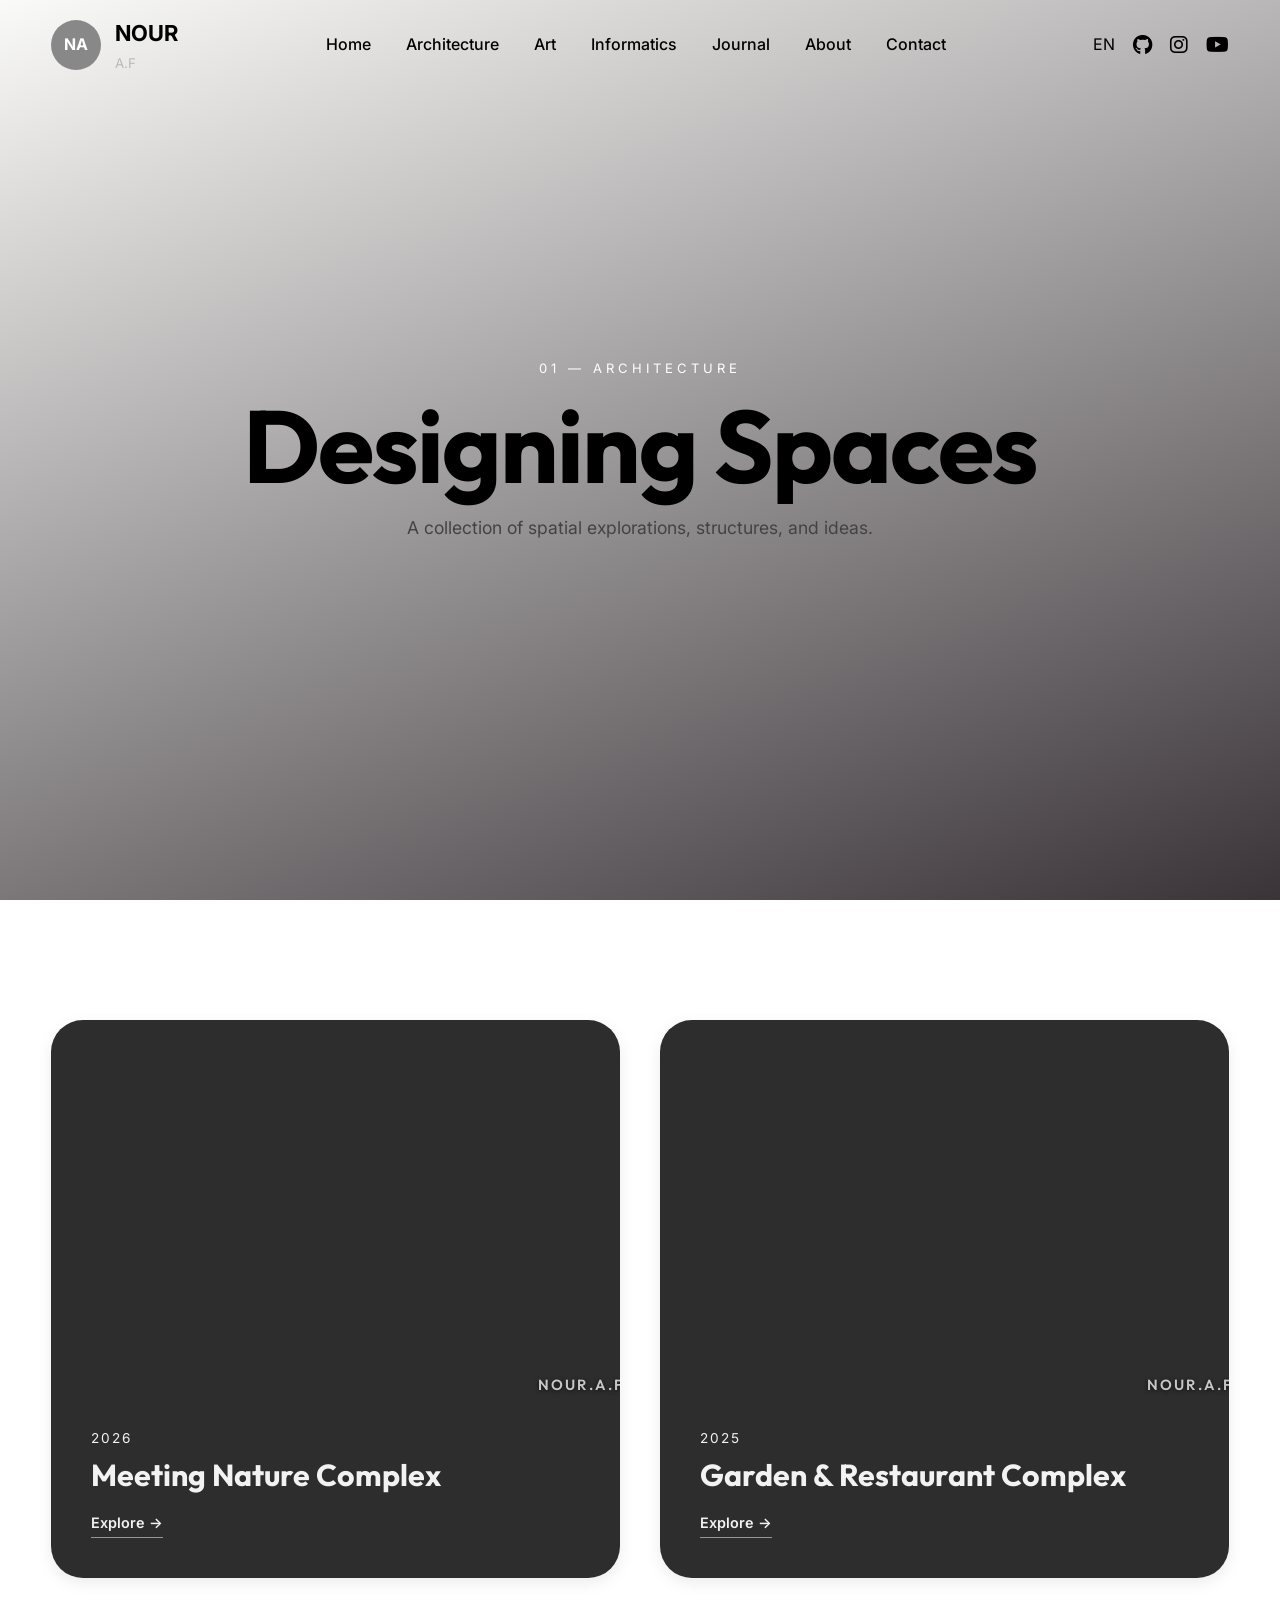
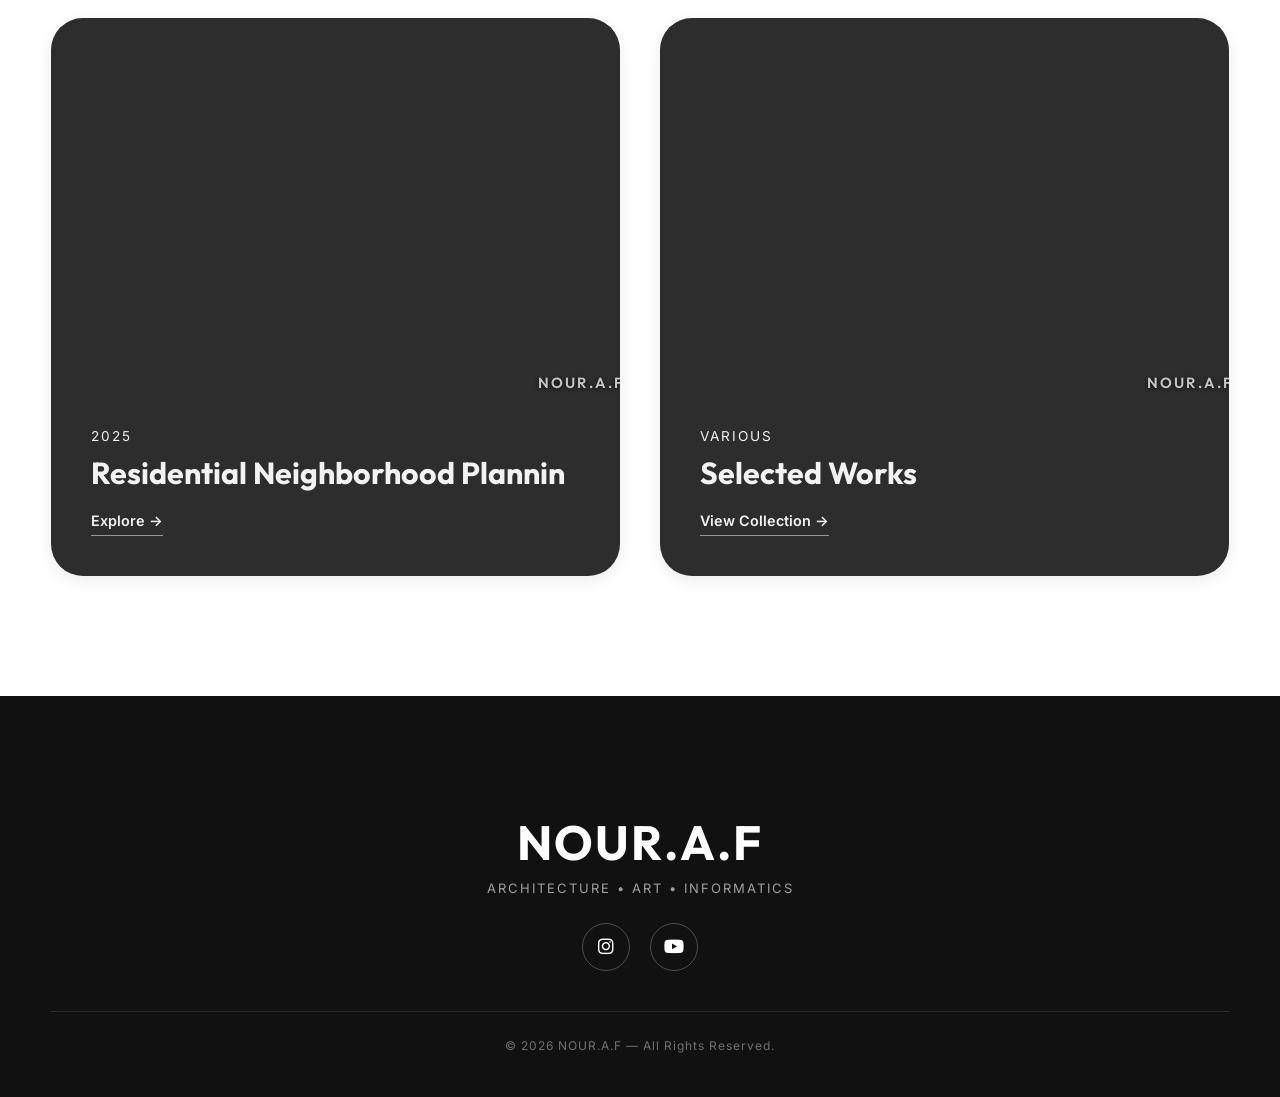
==== architecture/index.html @ cb6645e5 "Add files via upload" ====
<!DOCTYPE html>
<html lang="en" dir="ltr">

<head>

    <meta charset="UTF-8">
    <meta name="viewport" content="width=device-width, initial-scale=1.0">
    <title>Architecture — NOUR.A.F</title>

    <link rel="preconnect" href="https://fonts.googleapis.com">
    <link rel="preconnect" href="https://fonts.gstatic.com" crossorigin>
    <link href="https://fonts.googleapis.com/css2?family=Alexandria:wght@300;400;500;600;700&family=Inter:wght@300;400;500;600;700&family=Outfit:wght@400;500;600;700;800&display=swap" rel="stylesheet">

    <link rel="stylesheet" href="https://cdnjs.cloudflare.com/ajax/libs/font-awesome/6.7.2/css/all.min.css">

    <link rel="stylesheet" href="../assets/css/reset.css">
    <link rel="stylesheet" href="../assets/css/variables.css">
    <link rel="stylesheet" href="../assets/css/typography.css">
    <link rel="stylesheet" href="../assets/css/layout.css">
    <link rel="stylesheet" href="../assets/css/components.css">
    <link rel="stylesheet" href="../assets/css/animations.css">
    <link rel="stylesheet" href="../assets/css/pages.css">

</head>

<body>

    <div id="loader"></div>
    <div id="navbar"></div>

    <section class="page-hero architecture-hero">

        <div class="section-container">

            <p class="section-tag">01 — Architecture</p>
            <h1 class="page-title">Designing Spaces</h1>
            <p class="page-subtitle">A collection of spatial explorations, structures, and ideas.</p>

        </div>

    </section>

    <section class="section projects-gallery">

        <div class="section-container">

            <div class="projects-grid">

                <!-- Project 1 -->
                <article class="project-card">
                    <a href="project-1/">
                        <div class="project-image" style="background-image:url('./project-1/images/art.jpg')"></div>
                        <div class="project-info">
                            <span class="project-year">2026</span>
                            <h3>Meeting Nature Complex</h3>
                            <span class="project-link">Explore →</span>
                        </div>
                    </a>
                </article>

                <!-- Project 2 -->
                <article class="project-card">
                    <a href="project-2/">
                        <div class="project-image" style="background-image:url('./project-2/img/ooo.png')"></div>
                        <div class="project-info">
                            <span class="project-year">2025</span>
                            <h3>Garden & Restaurant Complex</h3>
                            <span class="project-link">Explore →</span>
                        </div>
                    </a>
                </article>

                <!-- Project 3 -->
                <article class="project-card">
                    <a href="project-3/">
                        <div class="project-image" style="background-image:url('project-3/img/io.png')"></div>
                        <div class="project-info">
                            <span class="project-year">2025</span>
                            <h3>Residential Neighborhood Plannin</h3>
                            <span class="project-link">Explore →</span>
                        </div>
                    </a>
                </article>

               <!-- Selected Works -->
<article class="project-card">
    <a href="project-4/">
        <div class="project-image" style="background-image:url('project-4/images/4.jpg')"></div>
        <div class="project-info">
            <span class="project-year">Various</span>
            <h3>Selected Works</h3>
            <span class="project-link">View Collection →</span>
        </div>
    </a>
</article>

            </div>

        </div>

    </section>

    <div id="footer"></div>



<script src="../assets/js/theme-engine.js"></script>
    <script src="../assets/js/language.js"></script>
    <script src="../assets/js/navigation.js"></script>
    <script src="../assets/js/gallery.js"></script>
    <script src="../assets/js/cursor.js"></script>
    <script src="../assets/js/animations.js"></script>
    <script src="../assets/js/app.js"></script>

    <script>
        window.addEventListener("DOMContentLoaded", () => applyTheme("architecture"));
    </script>

</body>

</html>
---- assets/css/variables.css ----
/* ==========================================
   NOUR.A.F Design System
   ========================================== */

:root{

    /* ===== Colors - Neutral ===== */

    --bg: #ECEBE8;
    --surface: #F8F8F6;

    --primary: #555555;
    --secondary: #888888;

    --text: #1E1E1E;
    --text-light: #6F6F6F;

    --border: #D8D8D8;

    --white: #FFFFFF;
    --black: #111111;


    /* ===== Architecture ===== */

    --architecture-primary:#D69898;
     --architecture-bg:#FAF0F0;
    --architecture-surface:#FFFFFF;
     --architecture-accent:#B97878;  


    /* ===== Art ===== */

    --art-primary:#710b0b;
--art-bg:#F8EAEA;
--art-surface:#FFFFFF;
--art-secondary:#c73030;
--art-accent:#5d0404;

   
    /* ===== Informatics ===== */

    --info-primary:#EAEAEA;
    --info-bg:#121212;
    --info-surface:#1E1E1E;


    /* ===== Radius ===== */

    --radius-sm:12px;
    --radius-md:20px;
    --radius-lg:32px;
    --radius-xl:50px;


    /* ===== Shadows ===== */

    --shadow-sm:0 5px 15px rgba(0,0,0,.08);

    --shadow-md:0 15px 40px rgba(0,0,0,.12);

    --shadow-lg:0 25px 60px rgba(0,0,0,.18);


    /* ===== Spacing ===== */

    --space-xs:8px;
    --space-sm:16px;
    --space-md:24px;
    --space-lg:40px;
    --space-xl:64px;
    --space-xxl:120px;


    /* ===== Transition ===== */

    --transition:.6s cubic-bezier(.22,.61,.36,1);

}


/* ==========================================
   THEMES
========================================== */


body[data-theme="architecture"]{

   --bg:var(--architecture-bg);

    --surface:var(--architecture-surface);

    --primary:var(--architecture-primary);

    --secondary:#E8BABA;

    --text:#1E1E1E;

    --border:#E6CACA;

}


body[data-theme="art"]{

   --bg:var(--art-bg);

    --surface:var(--art-surface);

    --primary:var(--art-primary);

    --secondary:var(--art-secondary);

    --text:#1E1E1E;

    --border:#E8CACA;
}



body[data-theme="informatics"]{

   --bg:#121212;

    --surface:#1E1E1E;

    --primary:#EAEAEA;

    --secondary:#777777;

    --text:#EAEAEA;

    --border:#333333;

}
---- assets/css/typography.css ----
/* ==========================================
   TYPOGRAPHY
========================================== */

body{

    font-family:"Inter",sans-serif;

    font-size:16px;

    line-height:1.7;

}

html[lang="ar"] body{

    font-family:"Alexandria",sans-serif;

}

h1,
h2,
h3,
h4,
h5,
h6{

    font-family:"Outfit",sans-serif;

    font-weight:700;

    line-height:1.1;

}

html[lang="ar"] h1,
html[lang="ar"] h2,
html[lang="ar"] h3,
html[lang="ar"] h4,
html[lang="ar"] h5,
html[lang="ar"] h6{

    font-family:"Alexandria",sans-serif;

}

h1{

    font-size:clamp(3rem,7vw,6rem);

}

h2{

    font-size:clamp(2.2rem,5vw,4rem);

}

h3{

    font-size:clamp(1.5rem,3vw,2rem);

}

p{

    color: #bdbaba;;

}
---- assets/css/layout.css ----
/* ===========================
   Layout
=========================== */

.container{

    width:min(92%,1400px);

    margin:auto;

}

.header{

    position:fixed;

    top:0;

    left:0;

    width:100%;

    z-index:9999;

    transition:0.5s;

}

.navbar{

    height:90px;

    display:flex;

    justify-content:space-between;

    align-items:center;

}

.logo{

    display:flex;

    align-items:center;

    gap:14px;

}

.logo-mark{

    width:50px;

    height:50px;

    border-radius:50%;

    display:flex;

    justify-content:center;

    align-items:center;

    background:var(--primary);

    color:white;

    font-weight:700;

}

.logo-name{

    display:flex;

    flex-direction:column;

}

.logo-name span{

    font-size:22px;

    font-weight:700;

}

.logo-name small{

    color:#bbb8b8;

}

.nav-links{

    display:flex;

    gap:35px;

}

.nav-links a{

    font-weight:500;

    transition:.3s;

}

.nav-links a:hover{

    color:var(--primary);

}

.nav-actions{

    display:flex;

    align-items:center;

    gap:18px;

}

.social{

    font-size:20px;

}

.menu-btn{

    display:none;

}

.mobile-social{

    display:none;

}


/* ==========================================
   MOBILE MENU (single system)
========================================== */

@media(max-width:992px){

    .menu-btn{

        display:block;

        font-size:24px;

    }

    .social{

        display:none;

    }

    .nav-links{

        position:fixed;

        top:0;

        right:0;

        width:min(78%,300px);

        height:100vh;

        background:#111111;

        display:flex;

        flex-direction:column;

        align-items:center;

        justify-content:center;

        gap:var(--space-lg);

        text-align:center;

        transform:translateX(100%);

        transition:transform var(--transition);

        z-index:9998;

        box-shadow:-10px 0 40px rgba(0,0,0,.3);

    }


    .nav-links.mobile-open{

        transform:translateX(0);

    }


    .nav-links a{

        color:#F2F2F2 !important;

        font-size:1.4rem;

    }

    .mobile-social{

        display:flex;

        gap:24px;

        margin-top:var(--space-md);

    }


    .mobile-social .social{

        display:inline-flex !important;

        font-size:22px;

        color:#F2F2F2;

    }


    .nav-links a:hover,
    .nav-links a:active{

        color:#F2F2F2 !important;

        opacity:.7;

    }
}
---- assets/css/components.css ----
/* ==========================================
   NOUR.A.F
   Loading Screen
========================================== */


.loader{

    position:fixed;

    inset:0;

    z-index:10000;

    display:flex;

    justify-content:center;

    align-items:center;

    background:var(--bg);

    transition:opacity 1s ease,
               visibility 1s ease;

}


.loader-inner{

    text-align:center;

}


.loader-mark{

    width:90px;

    height:90px;

    margin:auto;

    display:flex;

    justify-content:center;

    align-items:center;

    border-radius:50%;

    background:var(--primary);

    color:var(--white);

    font-family:"Outfit",sans-serif;

    font-size:32px;

    font-weight:700;

    animation:
    loaderPulse 2s ease-in-out infinite;

}


.loader h1{

    margin-top:var(--space-md);

    font-size:clamp(2rem,5vw,4rem);

    letter-spacing:4px;

}


.loader p{

    margin-top:var(--space-sm);

    letter-spacing:3px;

    text-transform:uppercase;

    font-size:13px;

}


.loader p span{

    margin-inline:10px;

}


/* Hidden State */

.loader.hide{

    opacity:0;

    visibility:hidden;

}


/* Animation */

@keyframes loaderPulse{


    0%{

        transform:scale(1);

    }


    50%{

        transform:scale(1.08);

    }


    100%{

        transform:scale(1);

    }

}


/* ==========================================
   HERO BUTTON
========================================== */

.hero-btn{

    display:inline-flex;

    align-items:center;

    gap:12px;

    margin-top:32px;

    padding:16px 32px;

    background:var(--primary);

    color:var(--white);

    border-radius:var(--radius-xl);

    font-family:"Outfit",sans-serif;

    font-weight:500;

    transition:var(--transition);

}


.hero-btn span{

    transition:transform .4s ease;

}


.hero-btn:hover{

    transform:translateY(-4px);

    box-shadow:var(--shadow-md);

}


.hero-btn:hover span{

    transform:translateY(5px);

}



/* ==========================================
   THEME TRANSITION
========================================== */


button,
a,
.header,
.navbar,
.world-card,
.world-content,
.logo-mark{

    transition:
    background-color var(--transition),
    color var(--transition),
    border-color var(--transition),
    box-shadow var(--transition),
    transform var(--transition);

}



/* ==========================================
   FOOTER
========================================== */

.footer{

    background:var(--black);

    color:var(--white);

    padding:var(--space-xxl) 0 var(--space-lg);

    text-align:center;

}


.footer-inner{

    display:flex;

    flex-direction:column;

    align-items:center;

    gap:var(--space-md);

    margin-bottom:var(--space-lg);

}


.footer-brand h2{

    font-size:clamp(2rem,5vw,3rem);

    letter-spacing:2px;

}


.footer-brand p{

    color:rgba(255,255,255,.6);

    margin-top:8px;

    letter-spacing:2px;

    text-transform:uppercase;

    font-size:13px;

}


.footer-social{

    display:flex;

    gap:20px;

}


.footer-social a{

    width:48px;

    height:48px;

    display:flex;

    align-items:center;

    justify-content:center;

    border:1px solid rgba(255,255,255,.25);

    border-radius:50%;

    color:var(--white);

    font-size:18px;

    transition:var(--transition);

}


.footer-social a:hover{

    background:var(--white);

    color:var(--black);

    transform:translateY(-4px);

}


.footer small{

    display:block;

    color:rgba(255,255,255,.4);

    font-size:12px;

    letter-spacing:1px;

    padding-top:var(--space-md);

    border-top:1px solid rgba(255,255,255,.1);

    width:min(92%,1400px);

    margin:0 auto;

}
---- assets/css/animations.css ----
/* ==========================================
   NOUR.A.F
   Animation System
========================================== */


/* Fade In */

.fade-in{

    opacity:0;

    transform:translateY(30px);

    transition:var(--transition);

}


.fade-in.show{

    opacity:1;

    transform:translateY(0);

}



/* Scale */

.scale-in{

    opacity:0;

    transform:scale(.9);

    transition:var(--transition);

}


.scale-in.show{

    opacity:1;

    transform:scale(1);

}



/* Slide Up */

.slide-up{

    opacity:0;

    transform:translateY(60px);

    transition:var(--transition);

}


.slide-up.show{

    opacity:1;

    transform:translateY(0);

}



/* Floating */

.float{

    animation:floating 6s ease-in-out infinite;

}


@keyframes floating{


    0%{

        transform:translateY(0);

    }


    50%{

        transform:translateY(-15px);

    }


    100%{

        transform:translateY(0);

    }

}



/* Theme Transition */

.theme-transition{

    transition:

    background-color .8s ease,

    color .8s ease,

    border-color .8s ease,

    box-shadow .8s ease;

}



/* Loader Exit */

.loader.hide .loader-inner{

    animation:loaderExit .8s ease forwards;

}


@keyframes loaderExit{


    from{

        opacity:1;

        transform:scale(1);

    }


    to{

        opacity:0;

        transform:scale(1.2);

    }

}




.hero.loaded .hero-background{

    transform:scale(1);

}
---- assets/css/pages.css ----
/* ==========================================
   NOUR.A.F
   Pages Base Styles
========================================== */


/* ==========================
   Global Page Wrapper
========================== */

.page{

    position:relative;

    width:100%;

    min-height:100vh;

}


/* ==========================
   Main Content
========================== */

main{

    position:relative;

    width:100%;

}


/* ==========================
   Section Base
========================== */

.section{

    position:relative;

    padding-block:var(--space-xxl);

}


/* ==========================
   Section Container
========================== */

.section-container{

    width:min(92%,1400px);

    margin:auto;

}


/* ==========================
   Page Hero Placeholder
   (Will be developed later)
========================== */

.page-hero{

    min-height:100vh;

    display:flex;

    align-items:center;

    position:relative;

}


/* ==========================
   Page Title System
========================== */

.page-title{

    font-family:"Outfit",sans-serif;

    font-size:clamp(3rem,8vw,7rem);

    line-height:1;

    letter-spacing:-2px;

}


/* Arabic Titles */

html[lang="ar"] .page-title{

    letter-spacing:0;

}


/* ==========================
   Text Blocks
========================== */

.text-block{

    max-width:700px;

}


/* ==========================
   Image Wrapper
========================== */

.image-wrapper{

    overflow:hidden;

    border-radius:var(--radius-lg);

}


/* ==========================
   Responsive
========================== */

@media(max-width:768px){


    .section{

        padding-block:var(--space-xl);

    }


    .page-title{

        letter-spacing:-1px;

    }


}



/* ==========================================
   HERO BACKGROUND SYSTEM
========================================== */


.hero{

    position:relative;

    min-height:100vh;

    display:flex;

    align-items:center;

    overflow:hidden;

}

.hero-background{

    position:absolute;

    inset:0;

    overflow:hidden;

    z-index:0;

}


.hero-background::before{

    content:"";

    position:absolute;

    inset:-10%;

    background:
    radial-gradient(
        circle at center,
        rgba(255,255,255,.35),
        transparent 60%
    );

    transform:scale(1);

    animation:heroFloat 12s ease-in-out infinite;

}


.hero-background img{

    width:100%;

    height:100%;

    object-fit:cover;

    transform:scale(1.05);

   will-change: transform ;

    transition:transform 1.5s ease;

}


.hero:hover .hero-background img{

    transform:scale(1);

}


.hero-overlay{

    position:absolute;

    inset:0;

    background:linear-gradient(
        90deg,
        rgba(236,235,232,.85),
        rgba(236,235,232,.25)
    );

    z-index:1;

}



@keyframes heroFloat{

    0%{

        transform:translateY(0) scale(1);

    }


    50%{

        transform:translateY(-20px) scale(1.05);

    }


    100%{

        transform:translateY(0) scale(1);

    }

}


/* ==========================
   Background Layer
========================== */


.hero-background{

    position:absolute;

    inset:0;

    background:

    linear-gradient(
        180deg,
        rgba(0,0,0,.15),
        rgba(0,0,0,.45)
    );

    background-size:cover;

    background-position:center;

    transform:scale(1.05);

    z-index:0;

}


/* ==========================
   Overlay
========================== */


.hero-overlay{

    position:absolute;

    inset:0;

    background:

    linear-gradient(
        90deg,
        rgba(0,0,0,.45),
        transparent
    );

    z-index:1;

}


/* ==========================
   Content
========================== */


.hero-content{

    position:relative;

    z-index:2;

    color:var(--white);

    padding-top:80px;

}


/* ==========================
   Small Label
========================== */


.hero-tag{

    font-size:14px;

    letter-spacing:3px;

    text-transform:uppercase;

    margin-bottom:var(--space-md);

    opacity:.8;

}


/* ==========================
   Main Title
========================== */


.hero h1{

    color:var(--white);

    max-width:1000px;

    font-size:clamp(3.5rem,8vw,7rem);

    letter-spacing:-3px;

}


/* ==========================
   Description
========================== */


.hero-description{

    max-width:550px;

    margin-top:var(--space-md);

    color:rgba(255,255,255,.8);

    font-size:18px;

}


/* ==========================
   Button
========================== */


.hero-btn{

    display:inline-flex;

    align-items:center;

    gap:15px;

    margin-top:var(--space-xl);

    padding:18px 35px;

    border-radius:var(--radius-xl);

    background:var(--white);

    color:var(--black);

    font-weight:600;

    transition:var(--transition);

}


.hero-btn:hover{

    transform:translateY(-5px);

}


/* ==========================
   Mobile
========================== */


@media(max-width:768px){


    .hero-content{

        padding-top:40px;

    }


    .hero h1{

        letter-spacing:-1px;

    }


    .hero-description{

        font-size:15px;

    }

}




/* ==========================================
   WORLD CARDS
========================================== */


.worlds{

    padding:var(--space-xxl) 0;

}


.world-card{

    height:80vh;

    min-height:600px;

    position:relative;

    overflow:hidden;

    border-radius:var(--radius-lg);

    margin-bottom:var(--space-xl);

    display:flex;

    align-items:flex-end;

}


.world-image{

    position:absolute;

    inset:0;

    background-size:cover;

    background-position:center;

    transform:scale(1.05);

}




.architecture-card .world-image{
    background-image:url("../images/informatics/cover.jpg") !important;
}

.art-card .world-image{
    background-image:url("../images/art/cover.jpg") !important;
}

.info-card .world-image{
    background-image:url("../images/dfg.png") !important;
}


.world-card.active .world-image{
    filter:none;
    opacity:1;
    transform:scale(1);
}






.world-overlay{

    position:absolute;

    inset:0;

    background:
    linear-gradient(
        180deg,
        transparent,
        rgba(0,0,0,.75)
    );

}



.world-content{

    position:relative;

    z-index:2;

    padding:var(--space-xl);

    color:var(--white);

}



.world-content p{

    color:rgba(255,255,255,.7);

    letter-spacing:3px;

}



.world-content h2{

    margin:16px 0;

    font-size:clamp(3rem,7vw,6rem);

}



.world-content span{

    display:block;

    margin-bottom:24px;

    color:rgba(255,255,255,.85);

}


.world-content a{

    display:inline-block;

    padding:14px 28px;

    border:1px solid rgba(255,255,255,.5);

    border-radius:var(--radius-xl);

}



/* ==========================================
   WORLD CARD FOCUS
========================================== */


.world-card{

    opacity:.55;

    transform:scale(.96);

    transition:
    opacity var(--transition),
    transform var(--transition);


   /* position:relative;

    min-height:80vh;

    overflow:hidden;
*/
}


.world-card.active{

    opacity:1;

    transform:scale(1);

}


.world-card.active .world-image{

    transform:scale(1.05);

}

/* ==========================================
   HERO - MOBILE
========================================== */

@media (max-width:768px){

    .hero{

        min-height:100svh;

        padding:120px 0 80px;

        align-items:center;

    }

    .hero-content{

        max-width:100%;

    }

    .hero h1{

        font-size:clamp(2.4rem,11vw,4rem);

        line-height:1.05;

    }

    .hero-description{

        font-size:1rem;

        max-width:100%;

    }

    .hero-btn{

        width:fit-content;

    }

}


/* ==========================================
   WORLD CARDS - MOBILE
========================================== */

@media (max-width:768px){

    .world-card{

        min-height:70svh;

        border-radius:var(--radius-lg);

    }

    .world-content{

        padding:var(--space-lg);

        justify-content:flex-end;

    }

    .world-content h2{

        font-size:clamp(2rem,9vw,3rem);

    }

    .world-content p{

        max-width:100%;

        font-size:.95rem;

    }

    .world-link{

        width:fit-content;

    }

}




.world-card{
    min-height:80vh !important;
}



/* ==========================================
   JOURNAL SECTION
========================================== */

.journal-section{

   background:#323131;

    color:#EAEAEA;

}


.journal-header{

    text-align:center;

    margin-bottom:var(--space-xl);

}


.section-tag{

    letter-spacing:4px;

    text-transform:uppercase;

    font-size:13px;

    color:var(--text-light);

    margin-bottom:12px;

}


.section-title{

    font-size:clamp(2.2rem,5vw,3.5rem);

}


.journal-grid{

   display:grid;

    grid-template-columns:repeat(3,1fr);

    gap:var(--space-lg);

    margin-bottom:var(--space-xl);

}


.journal-card{

   background:#1e0202;

    border:1px solid rgba(255,255,255,.08);

    border-radius:var(--radius-lg);

    overflow:hidden;

    box-shadow:0 0 40px rgba(255,255,255,.04);

    transition:
    transform var(--transition),
    box-shadow var(--transition),
    border-color var(--transition);
}


.journal-card:hover{

    transform:translateY(-10px);

    border-color:rgba(255,255,255,.25);

    box-shadow:0 20px 60px rgba(255,255,255,.08);

}


.journal-image{

    height:190px;

    width:100%;

    overflow:hidden;

}


.journal-placeholder-1{
    background:linear-gradient(135deg,#3a3a3a,#1a1a1a);
}

.journal-placeholder-2{
    background:linear-gradient(135deg,#4a2a2a,#1a1a1a);
}

.journal-placeholder-3{
    background:linear-gradient(135deg,#1a1a2a,#0a0a0a);
}


.journal-content{

    padding:var(--space-md);

}


.journal-date{

   font-size:12px;

    letter-spacing:2px;

    text-transform:uppercase;

    color:rgba(255,255,255,.5);

}


.journal-content h3{

    margin:12px 0;

    font-size:1.5rem;

    line-height:1.25;

}


.journal-content p{

    font-size:.95rem;

    margin-bottom:var(--space-md);

    color:rgba(255,255,255,.7);

}


.journal-link{

    font-size:.9rem;

    font-weight:600;

    color:#EAEAEA;

    border-bottom:1px solid rgba(255,255,255,.4);

    padding-bottom:2px;

    transition:var(--transition);

}


.journal-link:hover{

    opacity:.6;

}


/* ==========================================
   JOURNAL - MOBILE
========================================== */

@media(max-width:900px){

    .journal-grid{

        grid-template-columns:1fr;

    }

}



/* ==========================================
   ABOUT SECTION
========================================== */

.about-section{

    background:var(--bg);
    color: #EAEAEA;

}


.about-text{

    max-width:800px;

    margin:0 auto;

    text-align:center;

}


.about-meta{

    font-size:.95rem;

    letter-spacing:1px;

    color:var(--text-light);

    margin:var(--space-sm) 0 var(--space-md);

}


.about-paragraph{

    font-size:1.1rem;

    line-height:1.8;

    max-width:600px;

    margin:0 auto;

}


/* ==========================================
   ABOUT - MOBILE
========================================== */

@media(max-width:900px){

    .about-paragraph{

        font-size:1rem;

    }

}



/* ==========================================
   CONTACT SECTION
========================================== */

.contact-section{

    background:#1C1C1C;

    color:#EAEAEA;

    text-align:center;

}


.contact-inner{

    max-width:700px;

    margin:0 auto;

}


.contact-email{

    display:inline-block;

    margin:var(--space-md) 0 var(--space-lg);

    font-size:clamp(1.4rem,4vw,2.2rem);

    font-family:"Outfit",sans-serif;

    border-bottom:1px solid rgba(255,255,255,.3);

    padding-bottom:4px;

    transition:var(--transition);

}


.contact-email:hover{

    opacity:.6;

}


.contact-youtube{

    display:flex;

    width:52px;

    height:52px;

    align-items:center;

    justify-content:center;

    margin:0 auto var(--space-xl);

    border:1px solid rgba(255,255,255,.25);

    border-radius:50%;

    font-size:20px;

    color:#EAEAEA;

    transition:var(--transition);

}


.contact-youtube:hover{

    background:#EAEAEA;

    color:#1C1C1C;

    transform:translateY(-4px);

}


/* ==========================
   Instagram Card / Game
========================== */

.instagram-card{

    position:relative;

    background:#262626;

    border:1px solid rgba(255,255,255,.08);

    border-radius:var(--radius-lg);

    padding:var(--space-xl) var(--space-md);

    min-height:280px;

    display:flex;

    flex-direction:column;

    align-items:center;

    justify-content:center;

    overflow:hidden;

}


.instagram-avatar{

    width:90px;

    height:90px;

    border-radius:50%;

    object-fit:cover;

    margin-bottom:var(--space-sm);

    border:2px solid rgba(255,255,255,.15);

}


.instagram-username{

    font-size:1rem;

    color:rgba(255,255,255,.75);

    margin-bottom:var(--space-md);

}


.instagram-actions{

    position:relative;

    width:100%;

    height:60px;

    display:flex;

    align-items:center;

    justify-content:center;

    gap:16px;

}


.btn-follow,
.btn-ignore{

    padding:12px 28px;

    border-radius:var(--radius-xl);

    font-weight:600;

    font-size:.9rem;

    transition:transform .2s ease, 0.3s ease;

}


.btn-follow{

    background:#EAEAEA;

    color:#1C1C1C;

}


.btn-follow:hover{

    transform:translateY(-3px);

}


.btn-ignore{

    background:transparent;

    border:1px solid rgba(255,255,255,.3);

    color:#EAEAEA;

}


/* ==========================================
   CONTACT - MOBILE
========================================== */

@media(max-width:600px){

    .instagram-card{

        min-height:240px;

    }
}


/* ==========================================
   PROJECT DETAIL PAGE
========================================== */

.project-cover{

    position:relative;

    height:100vh;

    overflow:hidden;

}


.project-cover img{

    width:100%;

    height:100%;

    object-fit:cover;

}


.project-cover-overlay{

    position:absolute;

    inset:0;

    background:linear-gradient(180deg,rgba(0,0,0,.2),rgba(0,0,0,.75));

}


.project-cover-content{

    position:absolute;

    bottom:var(--space-xl);

    left:0;

    right:0;

    text-align:center;

    color:var(--white);

    padding:0 var(--space-md);

}


.project-cover-tag{

    letter-spacing:3px;

    text-transform:uppercase;

    font-size:13px;

    opacity:.8;

}


.project-cover-content h1{

    font-size:clamp(2.5rem,7vw,5.5rem);

    margin:12px 0;

}


.project-cover-content p{

    color:rgba(255,255,255,.8);

    font-size:1.1rem;

}


/* ==========================
   Info
========================== */

.project-info-grid{

    display:grid;

    grid-template-columns:1fr 2fr;

    gap:var(--space-xxl);

}


.project-meta div{

    margin-bottom:var(--space-lg);

}


.project-meta span{

    display:block;

    font-size:.85rem;

    letter-spacing:2px;

    text-transform:uppercase;

    color:var(--text-light);

    margin-bottom:6px;

}


.project-meta p{

    font-size:1.3rem;

    font-family:"Outfit",sans-serif;

}


.project-description p{

    font-size:1.1rem;

    line-height:1.9;

    margin-bottom:var(--space-md);

}


/* ==========================
   Galleries
========================== */

.project-gallery-section .section-tag{

    display:block;

    margin-bottom:var(--space-md);

    color:var(--text-light);

    letter-spacing:3px;

    text-transform:uppercase;

    font-size:13px;

}


.project-gallery-grid{

    display:grid;

    grid-template-columns:repeat(2,1fr);

    gap:var(--space-md);

}


.project-gallery-grid img{

    width:100%;

    border-radius:var(--radius-md);

}


.project-gallery-full img{

    aspect-ratio:16/9;

    object-fit:cover;

}


/* ==========================================
   PROJECT DETAIL - MOBILE
========================================== */

@media(max-width:768px){

    .project-info-grid{

        grid-template-columns:1fr;

        gap:var(--space-lg);

    }

    .project-gallery-grid{

        grid-template-columns:1fr;

    }

}




/* ==========================================
   ARCHITECTURE / ART / INFO — GALLERY PAGE
========================================== */



.page-hero.info-hero{

   background:linear-gradient(170deg,#FAFAF8,#292926);

    text-align:center;

    justify-content:center;

    position:relative;

    overflow:hidden;
}

.page-hero.architecture-hero{
    background:linear-gradient(160deg,#FAFAF8,#3a3438);

    text-align:center;

    justify-content:center;

    position:relative;

    overflow:hidden;

}

.page-hero.art-hero{
     background:linear-gradient(170deg,#FAFAF8,#0e0505);

    text-align:center;

    justify-content:center;

    position:relative;

    overflow:hidden;

}

.page-hero .section-tag{

    letter-spacing:4px;

    text-transform:uppercase;

    font-size:13px;

    color:#ffffff;

    opacity:0;

    transform:translateY(30px);

    animation:galleryFadeUp .9s .1s cubic-bezier(.22,.61,.36,1) forwards;

}


.page-hero .page-title{

    margin:16px 0;

    opacity:0;

    transform:translateY(40px);

    animation:galleryFadeUp 1s .3s cubic-bezier(.22,.61,.36,1) forwards;

}


.page-subtitle{

    max-width:600px;

    margin:0 auto;

    font-size:1.1rem;

    color:#444343;

    opacity:0;

    transform:translateY(30px);

    animation:galleryFadeUp 1s .5s cubic-bezier(.22,.61,.36,1) forwards;

}


@keyframes galleryFadeUp{

    to{

        opacity:1;

        transform:translateY(0);

    }

}


/* ==========================
   Projects Grid
========================== */

.projects-grid{

    display:grid;

    grid-template-columns:repeat(2,1fr);

    gap:var(--space-lg);

}


.project-card{

    position:relative;

    border-radius:var(--radius-lg);

    overflow:hidden;

    background:#2e2d2e;

    box-shadow:var(--shadow-sm);

    opacity:0;

    transform:translateY(50px);

    animation:galleryFadeUp .9s cubic-bezier(.22,.61,.36,1) forwards;

    transition:
    transform var(--transition),
    box-shadow var(--transition);

}


.projects-grid .project-card:nth-child(1){ animation-delay:.1s; }
.projects-grid .project-card:nth-child(2){ animation-delay:.25s; }
.projects-grid .project-card:nth-child(3){ animation-delay:.4s; }
.projects-grid .project-card:nth-child(4){ animation-delay:.55s; }


.project-card:hover{

    transform:translateY(-12px);

    box-shadow:var(--shadow-lg);

}


.project-card a{

    display:block;

}


.project-image{

    position:relative;

    height:380px;

    background-size:cover;

    background-position:center;

    transform:scale(1.08);

    transition:transform 1.2s cubic-bezier(.22,.61,.36,1);

}


.project-card:hover .project-image{

    transform:scale(1);

}


/* Dark gradient over image so info reads well if overlapping */

.project-image::after{

    content:"";

    position:absolute;

    inset:0;

    background:linear-gradient(180deg,transparent 50%,rgba(0,0,0,.55));

    opacity:0;

    transition:opacity var(--transition);

}


.project-card:hover .project-image::after{

    opacity:1;

}


.project-info{

    padding:var(--space-md) var(--space-lg) var(--space-lg);

    position:relative;

}


.project-year{

    font-size:.85rem;

    letter-spacing:2px;

    text-transform:uppercase;

    color:var(--text-light);

    transition:var(--transition);

}


.project-info h3{

    margin:8px 0 16px;

    font-size:1.9rem;

    transition:transform var(--transition);

}


.project-card:hover .project-info h3{

    transform:translateX(8px);

}


.project-link{

    font-size:.9rem;

    font-weight:600;

    display:inline-flex;

    align-items:center;

    gap:6px;

    border-bottom:1px solid var(--text);

    padding-bottom:2px;

    transition:var(--transition);

}


.project-card:hover .project-link{

    gap:14px;

    color:var(--primary);

    border-color:var(--primary);

}


/* ==========================================
   GALLERY — MOBILE
========================================== */

@media(max-width:768px){

    .projects-grid{

        grid-template-columns:1fr;

    }

    .project-image{

        height:260px;

    }

}

/* ==========================================
   PROJECT CARD - TEXT ALWAYS LIGHT
   (card background is always dark, regardless of page theme)
========================================== */

.project-info h3,
.project-year,
.project-link{

    color:#F2F2F2;

}


.project-link{

    border-bottom-color:rgba(255,255,255,.5);

}


.project-card:hover .project-link{

    color:#FFFFFF;

    border-color:#FFFFFF;

}



/* ==========================================
   TALL / A4 STYLE IMAGE (uncropped, centered)
========================================== */

.project-gallery-tall{

    display:flex;

    justify-content:center;

}


.project-gallery-tall img{

    max-width:100%;

    width:auto;

    max-height:90vh;

    border-radius:var(--radius-md);

    box-shadow:var(--shadow-md);

}


/* ==========================================
   TALL IMAGE - MOBILE
========================================== */

@media(max-width:600px){

    .project-gallery-tall img{

        max-height:70vh;

    }

}


/* ==========================================
   ART MASONRY GALLERY
========================================== */

.art-masonry-section{

    background:linear-gradient(190deg,#0e0505f2,#270303);

}


.art-masonry{

    column-count:2;

    column-gap:var(--space-md);

}


.art-frame{

    position:relative;

    break-inside:avoid;

    margin-bottom:var(--space-md);

    padding:14px;

    background:#151414;

    border:1px solid rgba(39,5,5,.6);

    border-radius:4px;

    box-shadow:0 20px 50px rgba(0,0,0,.4);

    opacity:.4;

    filter:brightness(.6) saturate(.7);

    transform:scale(.94);

    transition:
    opacity .9s cubic-bezier(.22,.61,.36,1),
    filter .9s cubic-bezier(.22,.61,.36,1),
    transform .9s cubic-bezier(.22,.61,.36,1);

}


/* Corner accents - museum frame feel */

.art-frame::before,
.art-frame::after{

    content:"";

    position:absolute;

    width:22px;

    height:22px;

    border-color:#270505;

    border-style:solid;

    z-index:2;

    transition:border-color .6s ease;

}


.art-frame::before{

    top:6px;

    left:6px;

    border-width:2px 0 0 2px;

}


.art-frame::after{

    bottom:6px;

    right:6px;

    border-width:0 2px 2px 0;

}


.art-frame.in-view,
.art-frame:hover{

    opacity:1;

    filter:brightness(1) saturate(1);

    transform:scale(1);

}


.art-frame.in-view::before,
.art-frame.in-view::after,
.art-frame:hover::before,
.art-frame:hover::after{

    border-color:#572929;

}


.art-frame img{

    width:100%;

    display:block;

    border-radius:2px;

}


/* ==========================================
   ART GALLERY - MOBILE
========================================== */

@media(max-width:600px){

    .art-masonry{

        column-count:2;

        column-gap:var(--space-sm);

    }

    .art-frame{

        padding:8px;

        margin-bottom:var(--space-sm);

    }

}

.art-date{

    display:block;

    margin-top:10px;

    text-align:center;

    font-size:.8rem;

    letter-spacing:2px;

    color:rgba(255,255,255,.5);

    opacity:0;

    transition:opacity .6s ease;

}


.art-frame.in-view .art-date,
.art-frame:hover .art-date{

    opacity:1;

}

/* ==========================================
   INSTAGRAM CARD - TITLE + CLICKABLE PROFILE
========================================== */

.instagram-title{

    font-family:"Pacifico",cursive;

    font-size:1.3rem;

    letter-spacing:3px;

    text-transform:uppercase;

    margin-bottom:var(--space-md);

    background:linear-gradient(90deg,#E1306C,#b59f9f,#292928);

    -webkit-background-clip:text;

    background-clip:text;

    color:transparent;

}


.instagram-profile-link{

    display:flex;

    flex-direction:column;

    align-items:center;

    transition:transform var(--transition);

}


.instagram-profile-link:hover{

    transform:scale(1.05);

}


/* ==========================================
   INFORMATICS - PROJECT LIST
========================================== */

.info-list-section{

    background:#0D0D0D;

}


.info-list{

    display:flex;

    flex-direction:column;

}


.info-item{

    display:flex;

    align-items:center;

    gap:var(--space-lg);

    padding:var(--space-lg) 0;

    border-bottom:1px solid rgba(255,255,255,.12);

    opacity:0;

    transform:translateY(60px) scale(.92);

    transition:
    opacity .9s cubic-bezier(.22,.61,.36,1),
    transform .9s cubic-bezier(.22,.61,.36,1),
    padding-left .4s ease;

}


.info-item.in-view{

  opacity:1;

    transform:translateY(0) scale(1);
}


.info-item:hover{

    padding-left:20px;

}


.info-number{

    font-family:"JetBrains Mono",monospace;

    font-size:.9rem;

    color:rgba(255,255,255,.35);

    min-width:36px;

}


.info-content{

    flex:1;

}


.info-content h3{

    color:#EAEAEA;

    font-size:1.6rem;

    margin-bottom:6px;

    transition:color .4s ease;

}


.info-item:hover .info-content h3{

    color:#FFFFFF;

}


.info-content p{

    color:rgba(255,255,255,.55);

    font-size:.95rem;

    max-width:600px;

}


.info-arrow{

    font-size:1.3rem;

    color:rgba(255,255,255,.35);

    transform:rotate(0deg) scale(1);

    transition:
    transform .4s cubic-bezier(.22,.61,.36,1),
    color .4s ease;

}


.info-item:hover .info-arrow{

    color:#FFFFFF;

    transform:rotate(45deg) scale(1.2);

}


/* ==========================================
   INFORMATICS LIST - MOBILE
========================================== */

@media(max-width:600px){

    .info-item{

        gap:var(--space-md);

        padding:var(--space-md) 0;

    }

    .info-content h3{

        font-size:1.2rem;

    }

    .info-content p{

        font-size:.85rem;

    }

    .info-item:hover{

        padding-left:0;

    }


    .info-item.in-view .info-arrow{

        animation:arrowPulse 1.8s ease-in-out .3s;

    }


    @keyframes arrowPulse{

        0%{ transform:rotate(0deg) scale(1); }
        40%{ transform:rotate(45deg) scale(1.3); }
        70%{ transform:rotate(45deg) scale(1.3); }
        100%{ transform:rotate(0deg) scale(1); }

    }

}


.info-source{

    display:inline-flex;

    align-items:center;

    gap:6px;

    margin-top:10px;

    font-size:.8rem;

    letter-spacing:1px;

    text-transform:uppercase;

    color:rgba(255,255,255,.4);

}


.info-source i{

    font-size:.85rem;

}


/* ==========================================
   IMAGE PROTECTION - CSS LAYER
========================================== */

.art-frame img,
.project-gallery-grid img,
.project-gallery-tall img,
.project-image,
.project-cover img{

    -webkit-user-select:none;

    user-select:none;

    -webkit-touch-callout:none;

    pointer-events:none;

}


/* ==========================================
   WATERMARK OVERLAY
========================================== */


.project-image,
.gallery-item,
.project-cover,
.project-gallery-tall{

    position:relative;

}



.project-image::after,
.gallery-item::after,
.project-cover::after,
.project-gallery-tall::after{

    content:"NOUR.A.F";

    position:absolute;

    bottom:12px;

    right:16px;

    font-family:"Outfit",sans-serif;

    font-size:.85rem;

    font-weight:600;

    letter-spacing:2px;

    color:rgba(255,255,255,.55);

    text-shadow:0 1px 4px rgba(0,0,0,.6);

    pointer-events:none;

    z-index:3;

}


.project-cover{

    position:relative;

}


.project-cover::after{

    content:"NOUR.A.F";

    position:absolute;

    bottom:30px;

    right:30px;

    font-family:"Outfit",sans-serif;

    font-size:1.2rem;

    font-weight:700;

    letter-spacing:3px;

    color:rgba(255,255,255,.8);

    text-shadow:0 2px 8px rgba(0,0,0,.8);

    z-index:5;

}


.project-image{

    position:relative;

}


.project-image::before{

    content:"NOUR.A.F";

    position:absolute;

    bottom:16px;

    right:16px;

    font-family:"Outfit",sans-serif;

    font-size:.85rem;

    font-weight:600;

    letter-spacing:2px;

    color:rgba(255,255,255,.75);

    text-shadow:0 1px 4px rgba(0,0,0,.7);

    z-index:5;

}

.project-gallery-grid{

    position:relative;

}


.project-gallery-grid::after{

    content:"NOUR.A.F";

    position:absolute;

    bottom:20px;

    right:20px;

    font-family:"Outfit",sans-serif;

    font-size:1rem;

    font-weight:700;

    letter-spacing:3px;

    color:rgba(255,255,255,.6);

    text-shadow:0 2px 8px rgba(0,0,0,.7);

    pointer-events:none;

    z-index:5;

}


/* ==========================================
   ARCHITECTURE - SELECTED WORKS GRID
========================================== */

.works-section{

    background:var(--bg);

}


.works-grid{

    display:grid;

    grid-template-columns:repeat(3,1fr);

    gap:var(--space-lg);

}


.work-item{

    opacity:0;

    transform:translateY(40px);

    transition:
    opacity .8s cubic-bezier(.22,.61,.36,1),
    transform .8s cubic-bezier(.22,.61,.36,1);

}


.work-item.in-view{

    opacity:1;

    transform:translateY(0);

}


.work-image{

    position:relative;

    height:280px;

    border-radius:var(--radius-md);

    background-size:cover;

    background-position:center;

    overflow:hidden;

    transition:transform var(--transition);

}


.work-item:hover .work-image{

    transform:translateY(-6px);

    box-shadow:var(--shadow-md);

}


.work-name{

    margin-top:var(--space-sm);

    font-size:1rem;

    color:var(--text);

    text-align:center;

}


/* ==========================================
   SELECTED WORKS - MOBILE
========================================== */

@media(max-width:900px){

    .works-grid{

        grid-template-columns:repeat(2,1fr);

        gap:var(--space-md);

    }

    .work-image{

        height:200px;

    }

}


@media(max-width:500px){

    .works-grid{

        grid-template-columns:1fr;

    }

}


/* ==========================================
   ABOUT - DETAILS (Education + Skills)
========================================== */

.about-details{

    display:grid;

    grid-template-columns:1fr 1fr;

    gap:var(--space-xl);

    margin-top:var(--space-xl);

    text-align:left;

}


.about-block h4{

    font-size:.9rem;

    letter-spacing:2px;

    text-transform:uppercase;

    color:var(--text-light);

    margin-bottom:var(--space-sm);

}


.about-block ul{

    display:flex;

    flex-direction:column;

    gap:10px;

}


.about-block li{

    position:relative;

    padding-left:20px;

    font-size:1rem;

    line-height:1.6;

}


.about-block li::before{

    content:"—";

    position:absolute;

    left:0;

    color:var(--primary);

}


/* ==========================================
   ABOUT DETAILS - MOBILE
========================================== */

@media(max-width:700px){

    .about-details{

        grid-template-columns:1fr;

        gap:var(--space-lg);

    }

}
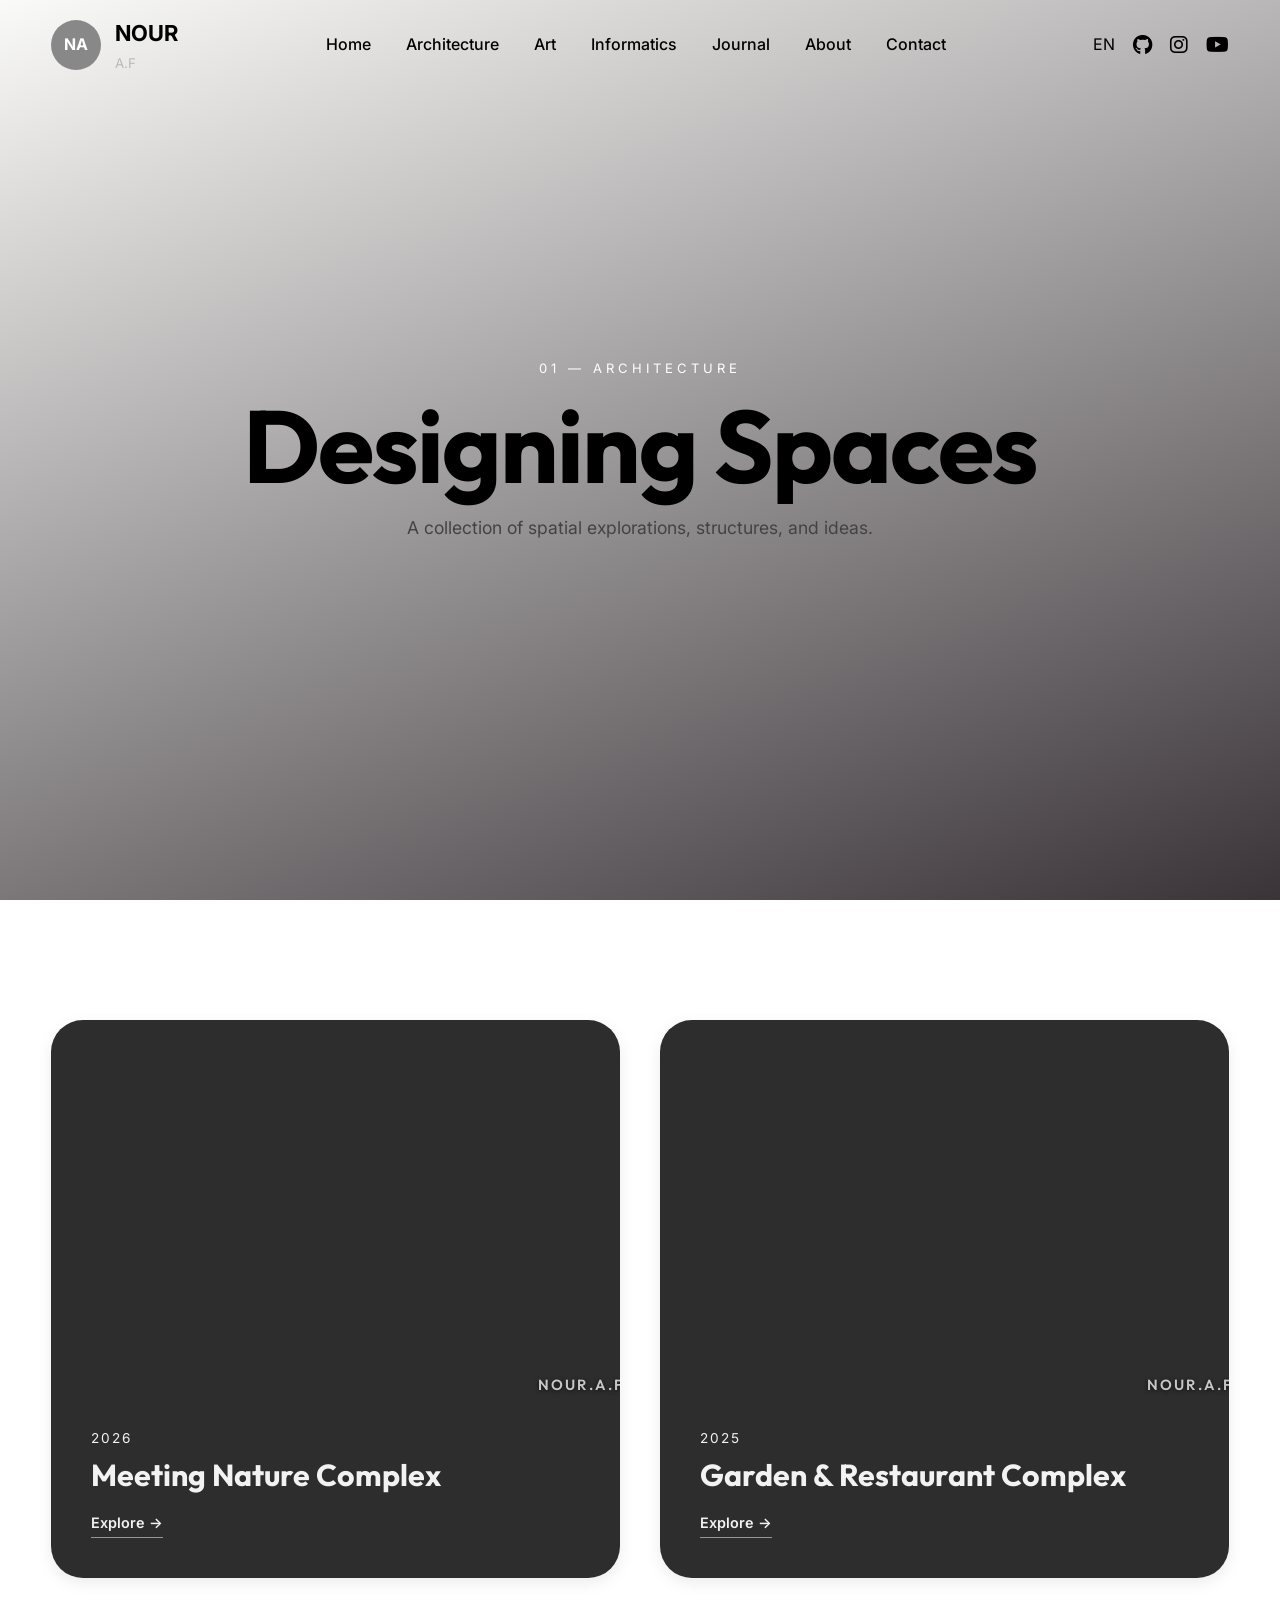
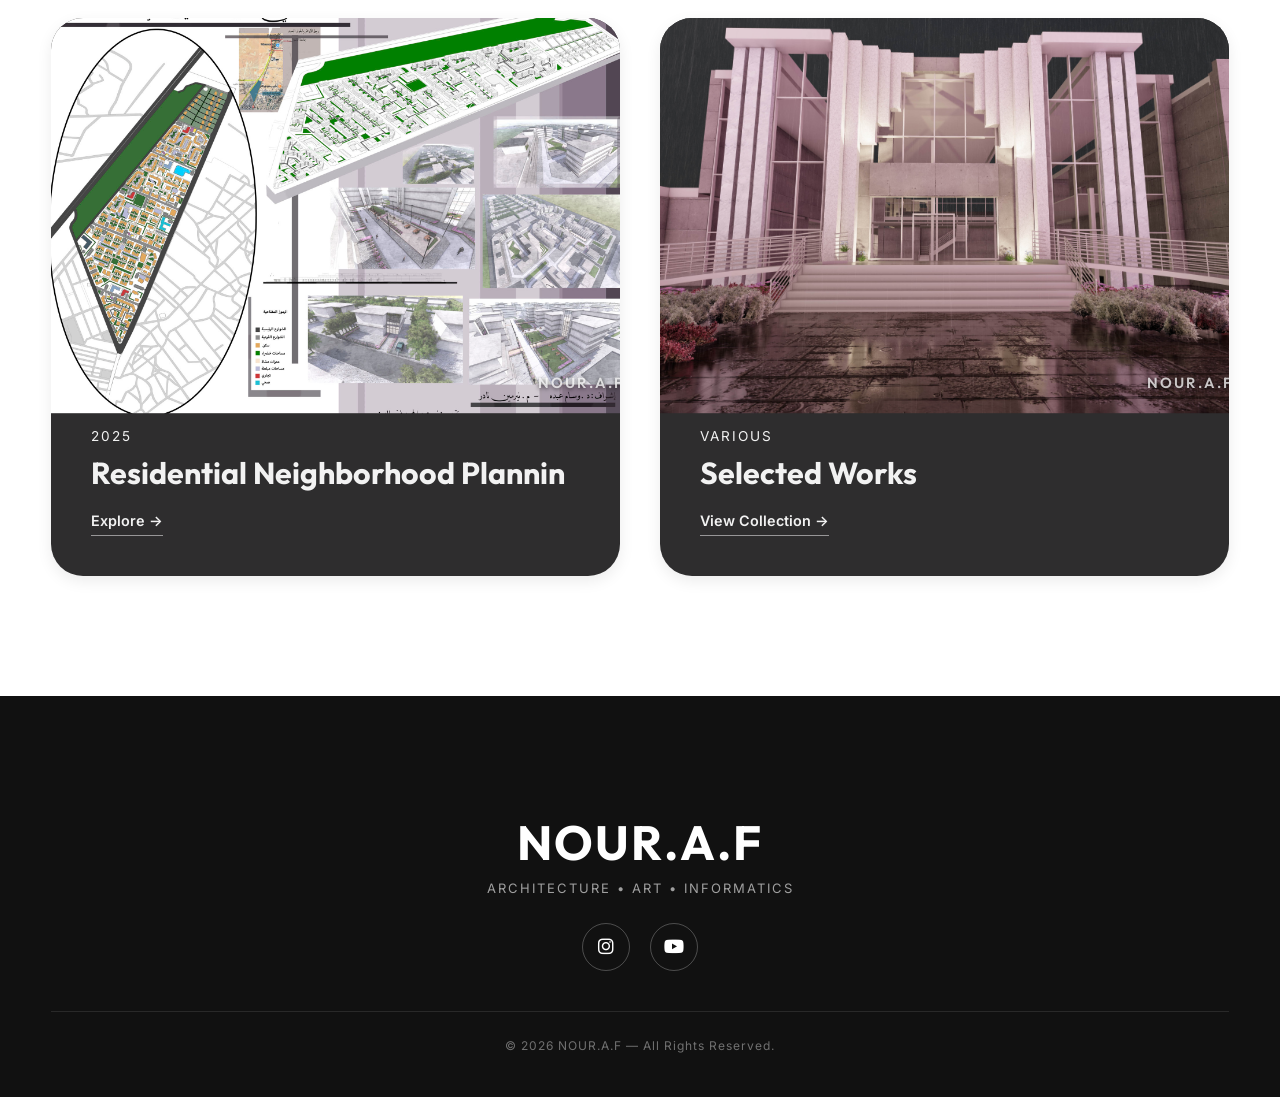
==== commit 8d29487b: "Add files via upload" ====
--- a/architecture/index.html
+++ b/architecture/index.html
@@ -61,7 +61,7 @@
                 <!-- Project 2 -->
                 <article class="project-card">
                     <a href="project-2/">
-                        <div class="project-image" style="background-image:url('./project-2/img/ooo.png')"></div>
+                        <div class="project-image" style="background-image:url('./project-2/img/22.jpg')"></div>
                         <div class="project-info">
                             <span class="project-year">2025</span>
                             <h3>Garden & Restaurant Complex</h3>
@@ -73,7 +73,7 @@
                 <!-- Project 3 -->
                 <article class="project-card">
                     <a href="project-3/">
-                        <div class="project-image" style="background-image:url('project-3/img/io.png')"></div>
+                        <div class="project-image" style="background-image:url('project-3/img/io.jpg')"></div>
                         <div class="project-info">
                             <span class="project-year">2025</span>
                             <h3>Residential Neighborhood Plannin</h3>
@@ -85,7 +85,7 @@
                <!-- Selected Works -->
 <article class="project-card">
     <a href="project-4/">
-        <div class="project-image" style="background-image:url('project-4/images/4.jpg')"></div>
+        <div class="project-image" style="background-image:url('project-4/img/4.jpg')"></div>
         <div class="project-info">
             <span class="project-year">Various</span>
             <h3>Selected Works</h3>
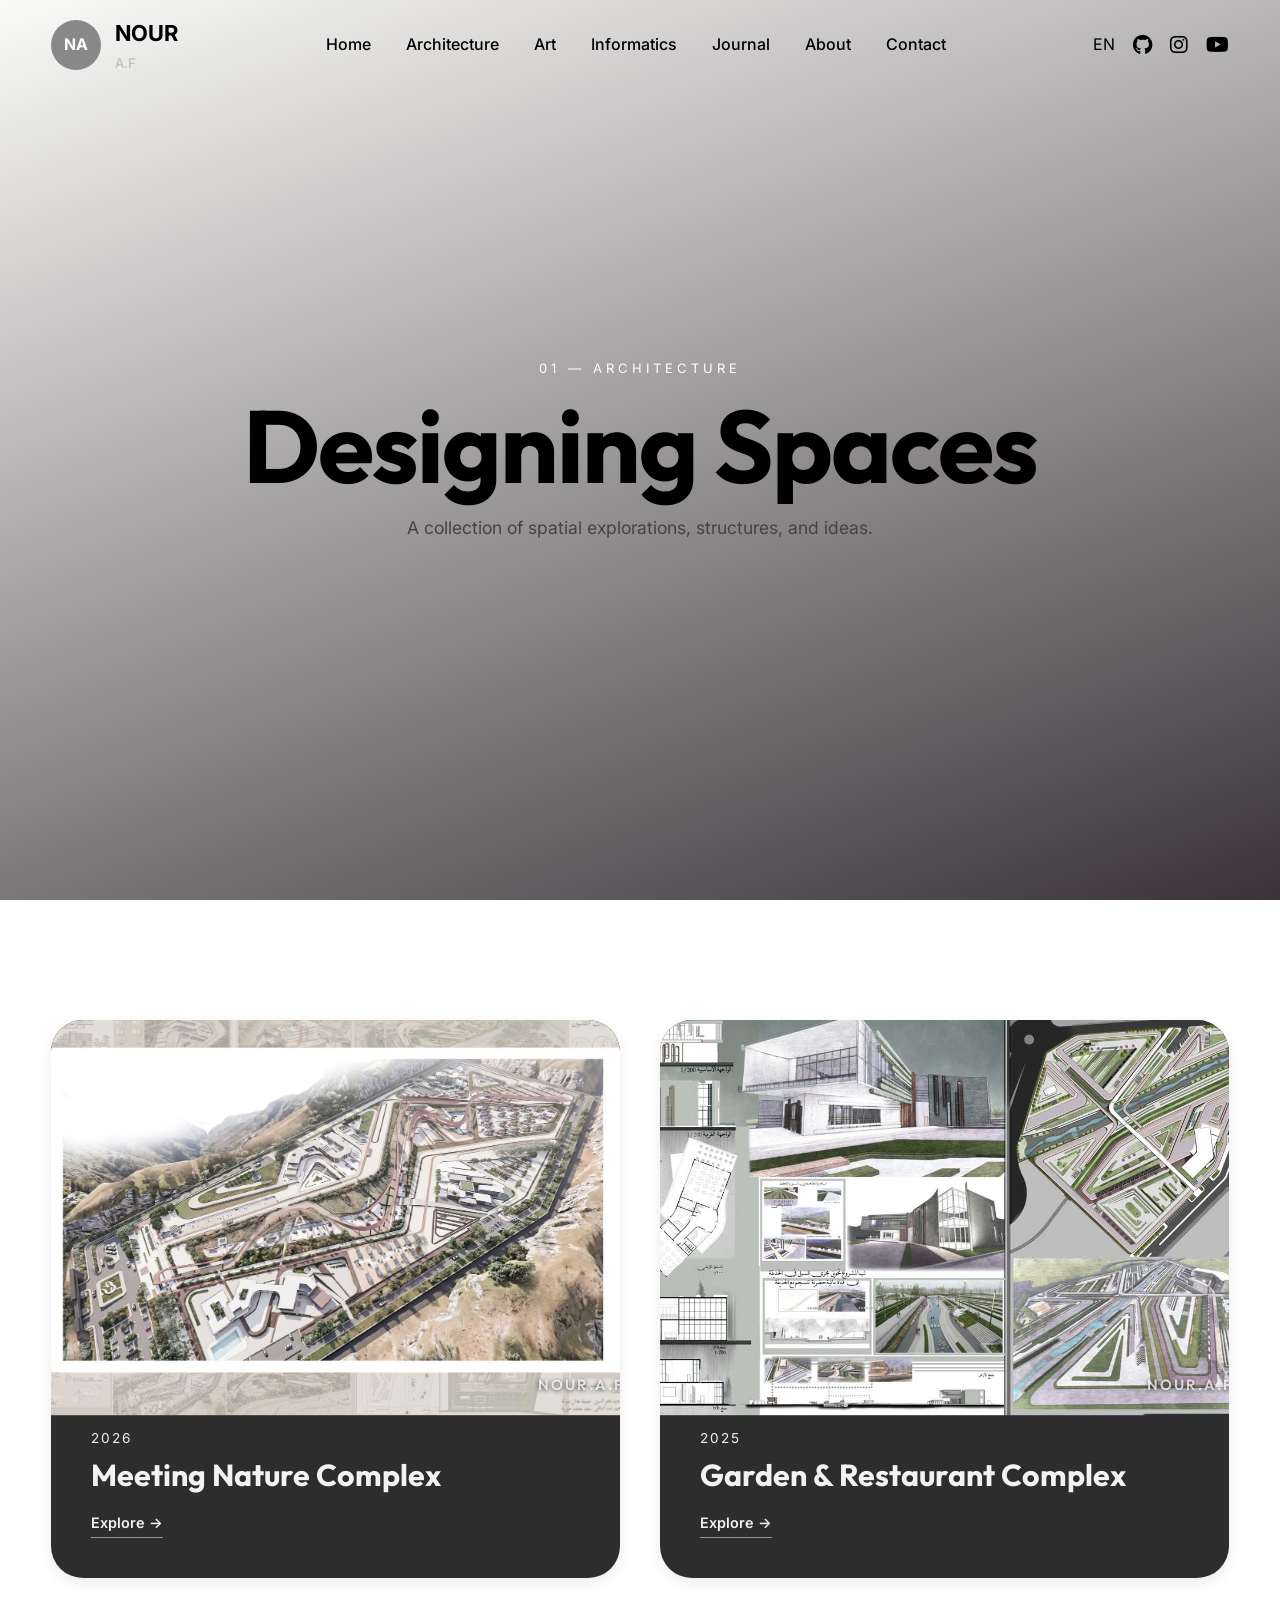
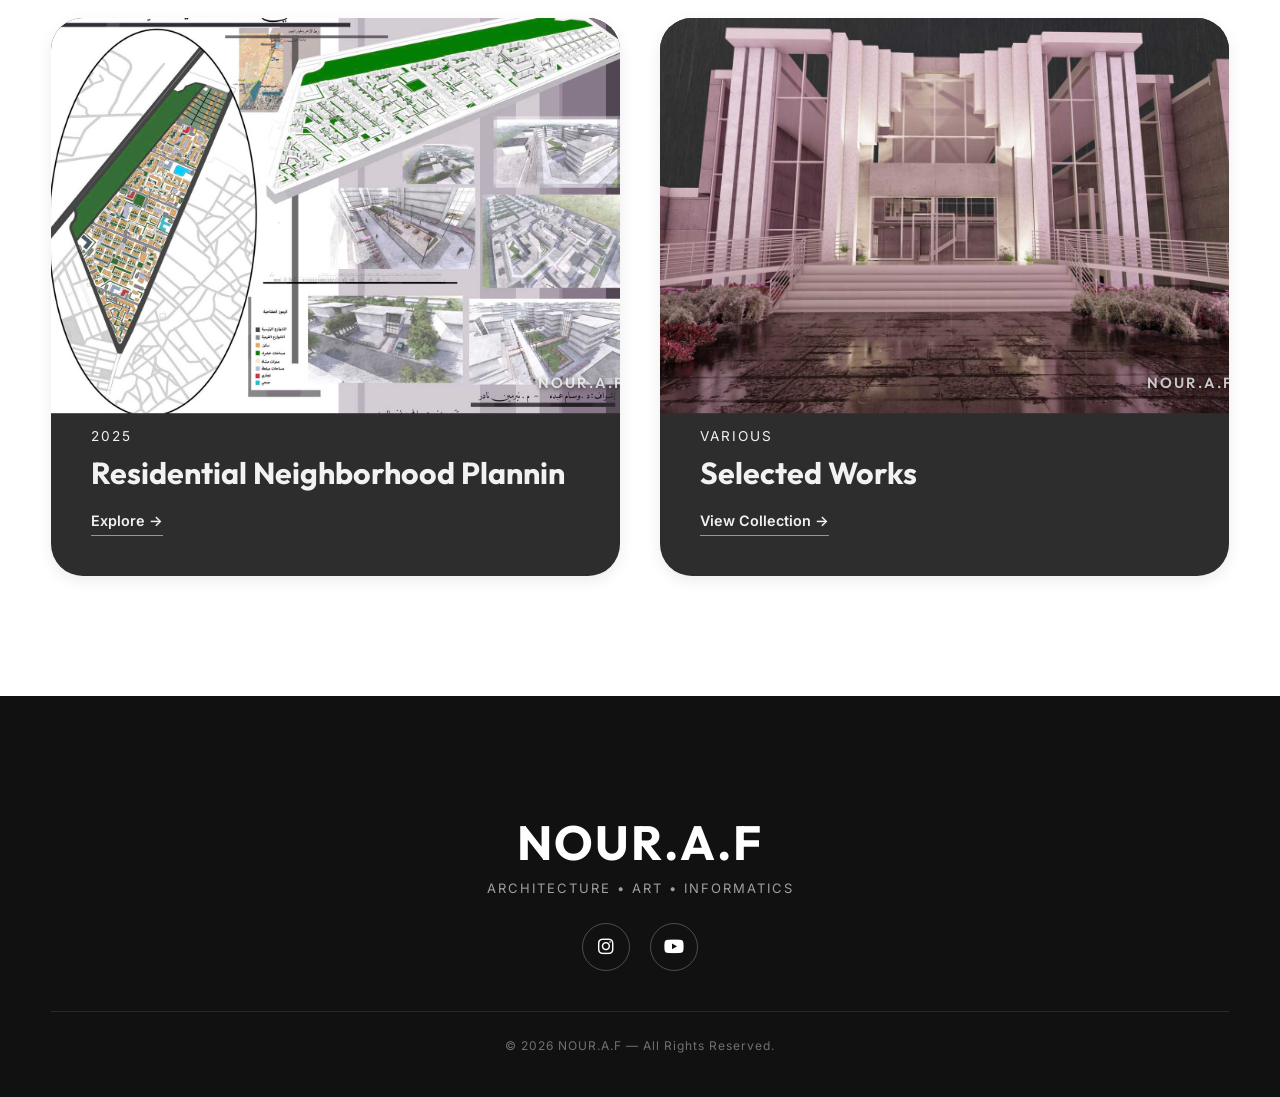
==== commit 6d3286ef: "Add files via upload" ====
--- a/architecture/index.html
+++ b/architecture/index.html
@@ -61,7 +61,7 @@
                 <!-- Project 2 -->
                 <article class="project-card">
                     <a href="project-2/">
-                        <div class="project-image" style="background-image:url('./project-2/img/22.jpg')"></div>
+                        <div class="project-image" style="background-image:url('./project-2/img/post.jpg')"></div>
                         <div class="project-info">
                             <span class="project-year">2025</span>
                             <h3>Garden & Restaurant Complex</h3>
--- a/assets/css/pages.css
+++ b/assets/css/pages.css
@@ -521,15 +521,15 @@
 
 
 .architecture-card .world-image{
-    background-image:url("../images/informatics/cover.jpg") !important;
+    background-image:url("../images/hhhhhh.jpg") !important;
 }
 
 .art-card .world-image{
-    background-image:url("../images/art/cover.jpg") !important;
+    background-image:url("../images/5.jpg") !important;
 }
 
 .info-card .world-image{
-    background-image:url("../images/dfg.png") !important;
+    background-image:url("../images/34.jpg") !important;
 }
 
 
